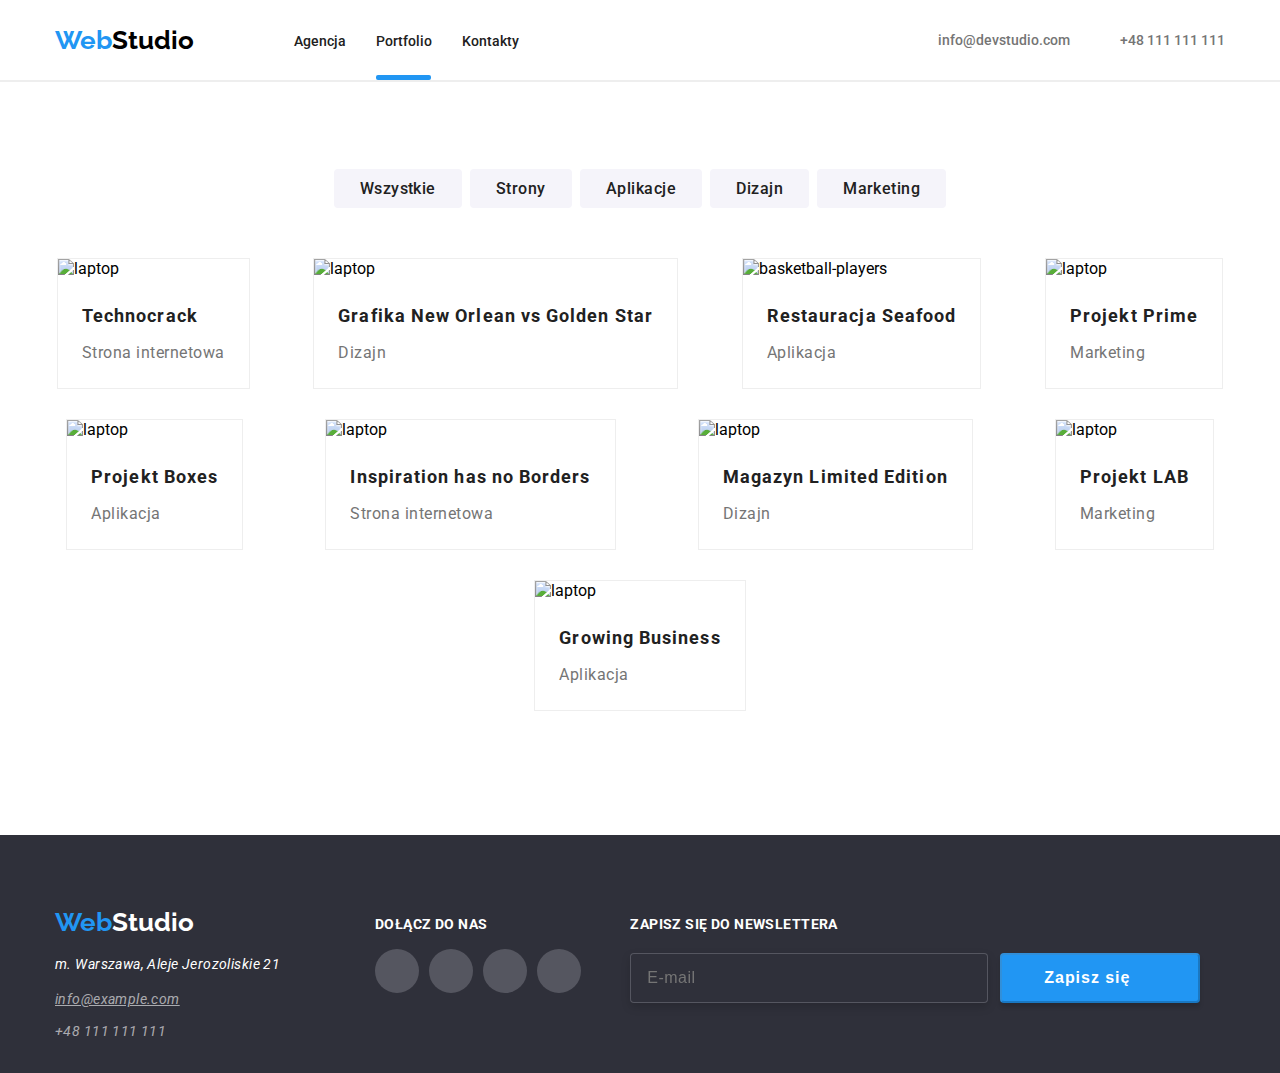
==== portfolio.html @ 2621f116 "Add files via upload" ====
<!DOCTYPE html>
<html lang="pl">
  <head>
    <meta charset="UTF-8" />
    <meta http-equiv="X-UA-Compatible" content="IE=edge" />
    <meta name="viewport" content="width=device-width, initial-scale=1.0" />
    <title>Zadanie domowe GoIT Polska</title>
    <link rel="icon" type="image/x-icon" href="ico.png" />
    <link rel="stylesheet" href="./css/styles.css" />
    <link rel="preconnect" href="https://fonts.googleapis.com" />
    <link rel="preconnect" href="https://fonts.gstatic.com" crossorigin />
    <link
      href="https://fonts.googleapis.com/css2?family=Raleway:ital,wght@0,100;0,200;0,300;0,400;0,500;0,600;0,700;0,800;0,900;1,100;1,200;1,300;1,400;1,500;1,600;1,700;1,800;1,900&display=swap"
      rel="stylesheet"
    />
    <link rel="preconnect" href="https://fonts.googleapis.com" />
    <link rel="preconnect" href="https://fonts.gstatic.com" crossorigin />
    <link
      href="https://fonts.googleapis.com/css2?family=Raleway:ital,wght@0,100;0,200;0,300;0,400;0,500;0,600;0,700;0,800;0,900;1,100;1,200;1,300;1,400;1,500;1,600;1,700;1,800;1,900&family=Roboto:ital,wght@0,100;0,300;0,400;0,500;0,700;0,900;1,100;1,300;1,400;1,500;1,700;1,900&display=swap"
      rel="stylesheet"
    />
    <link href="./css/main.min.css" rel="stylesheet" />
    <link
      rel="stylesheet"
      href="https://cdnjs.cloudflare.com/ajax/libs/modern-normalize/1.1.0/modern-normalize.min.css"
      integrity="sha512-wpPYUAdjBVSE4KJnH1VR1HeZfpl1ub8YT/NKx4PuQ5NmX2tKuGu6U/JRp5y+Y8XG2tV+wKQpNHVUX03MfMFn9Q=="
      crossorigin="anonymous"
      referrerpolicy="no-referrer"
    />
  </head>
  <body>
    <header>
      <div class="menu">
        <nav>
          <a href="index.html" class="logo">
            <span style="color: #2196f3">Web</span><span style="color: black">Studio</span>
          </a>
          <ul class="nav__list">
            <li class="nav__item"><a class="nav__link" href="index.html">Agencja</a></li>
            <li class="nav__item"><a class="nav__link is-active" href="portfolio.html">Portfolio</a></li>
            <li class="nav__item"><a class="nav__link" href="Contact">Kontakty</a></li>
          </ul>
        </nav>
        <ul class="contact__list">
          <li class="contact__item">
            <a class="contact__link" href="mailto:info@devstudio.com">
              <svg class="mail__icon">
                <use href="./images/icons.svg#icon-envelope"></use>
              </svg>
              info@devstudio.com
            </a>
          </li>
          <li class="contact__item">
            <a class="contact__link" href="call:+48111111111">
              <svg class="phone__icon">
                <use href="./images/icons.svg#icon-smartphone"></use>
              </svg>
              +48 111 111 111
            </a>
          </li>
        </ul>
      </div> 
    </div>
  </header>

    <main>
      <nav class="filter__container">
        <ul class="filter__list">
          <li>
            <a href="all.html" class="btn" type="button">Wszystkie</a>
          </li>
          <li>
            <a href="pages.html" class="btn" type="button">Strony</a>
          </li>
          <li>
            <a href="apps.html" class="btn" type="button">Aplikacje</a>
          </li>
          <li>
            <a href="design.html" class="btn" type="button">Dizajn</a>
          </li>
          <li>
            <a href="marketing.html" class="btn" type="button">Marketing</a>
          </li>
        </ul>
      </nav>
      <div class="main__container">
        <ul class="portfolio__list">
          <li class="portfolio__item">
            <div class="portfolio__overlay">
            <p class="portfolio__overlay-text">
              Technocrack jest popularną platformą wykorzystywaną do
              rozpowszechniania koronawirusa. Firmy wykorzystują tę
              platformę do celów szpiegowskich i ataków na niezabezpieczone
              serwery konkurencji
            </p>
          </div>
            <img
              src="./images/photo8.jpg"
              width="370"
              height="294"
              alt="laptop"
            />
            <div class="description__container">
            <h3 class="portfolio__heading">Technocrack</h3>
            <p class="portfolio__description">Strona internetowa</p>
          </div>
          </li>
          <li class="portfolio__item">
            <div class="portfolio__overlay">
              <p class="portfolio__overlay-text">
                Technocrack jest popularną platformą wykorzystywaną do
                rozpowszechniania koronawirusa. Firmy wykorzystują tę
                platformę do celów szpiegowskich i ataków na niezabezpieczone
                serwery konkurencji
              </p>
            </div>
            <img
              src="./images/photo9.jpg"
              width="370"
              height="294"
              alt="laptop"
            />
            <div class="description__container">
            <h3 class="portfolio__heading">Grafika New Orlean vs Golden Star</h3>
            <p class="portfolio__description">Dizajn</p>
           
          </li>
          <li class="portfolio__item">
            <div class="portfolio__overlay">
              <p class="portfolio__overlay-text">
                Technocrack jest popularną platformą wykorzystywaną do
                rozpowszechniania koronawirusa. Firmy wykorzystują tę
                platformę do celów szpiegowskich i ataków na niezabezpieczone
                serwery konkurencji
              </p>
            </div>
            <img
              src="./images/photo10.jpg"
              width="370"
              height="295"
              alt="basketball-players"
            />
            <div class="description__container">
            <h3 class="portfolio__heading">Restauracja Seafood</h3>
            <p class="portfolio__description">Aplikacja</p></div>
          
          </li>
          <li class="portfolio__item">
            <div class="portfolio__overlay">
              <p class="portfolio__overlay-text">
                Technocrack jest popularną platformą wykorzystywaną do
                rozpowszechniania koronawirusa. Firmy wykorzystują tę
                platformę do celów szpiegowskich i ataków na niezabezpieczone
                serwery konkurencji
              </p>
            </div>
            <img
              src="./images/photo11.jpg"
              width="370"
              height="294"
              alt="laptop"
            />
            <div class="description__container">
            <h3 class="portfolio__heading">Projekt Prime</h3>
            <p class="portfolio__description">Marketing</p></div>
           
          </li>
          <li class="portfolio__item">
            <div class="portfolio__overlay">
              <p class="portfolio__overlay-text">
                Technocrack jest popularną platformą wykorzystywaną do
                rozpowszechniania koronawirusa. Firmy wykorzystują tę
                platformę do celów szpiegowskich i ataków na niezabezpieczone
                serwery konkurencji
              </p>
            </div>
            <img
              src="./images/photo12.jpg"
              width="370"
              height="294"
              alt="laptop"
            />
            <div class="description__container">
            <h3 class="portfolio__heading">Projekt Boxes</h3>
            <p class="portfolio__description">Aplikacja</p></div>
           
          </li>
          <li class="portfolio__item">
            <div class="portfolio__overlay">
              <p class="portfolio__overlay-text">
                Technocrack jest popularną platformą wykorzystywaną do
                rozpowszechniania koronawirusa. Firmy wykorzystują tę
                platformę do celów szpiegowskich i ataków na niezabezpieczone
                serwery konkurencji
              </p>
            </div>
            <img 
              src="./images/photo13.jpg"
              width="370"
              height="294"
              alt="laptop"
            />
            <div class="description__container">
            <h3 class="portfolio__heading">Inspiration has no Borders</h3>
            <p class="portfolio__description">Strona internetowa</p></div>
          
          </li>
          <li class="portfolio__item">
            <div class="portfolio__overlay">
              <p class="portfolio__overlay-text">
                Technocrack jest popularną platformą wykorzystywaną do
                rozpowszechniania koronawirusa. Firmy wykorzystują tę
                platformę do celów szpiegowskich i ataków na niezabezpieczone
                serwery konkurencji
              </p>
            </div>
            <img
              src="./images/photo14.jpg"
              width="370"
              height="294"
              alt="laptop"
            />
            <div class="description__container">
            <h3 class="portfolio__heading">Magazyn Limited Edition</h3>
            <p class="portfolio__description">Dizajn</p></div>
            
          </li>
          <li class="portfolio__item">
            <div class="portfolio__overlay">
              <p class="portfolio__overlay-text">
                Technocrack jest popularną platformą wykorzystywaną do
                rozpowszechniania koronawirusa. Firmy wykorzystują tę
                platformę do celów szpiegowskich i ataków na niezabezpieczone
                serwery konkurencji
              </p>
            </div>
            <img
              src="./images/photo15.jpg"
              width="370"
              height="294"
              alt="laptop"
            />
            <div class="description__container">
            <h3 class="portfolio__heading">Projekt LAB</h3>
            <p class="portfolio__description">Marketing</p></div>
            
          </li>
          <li class="portfolio__item">
            <div class="portfolio__overlay">
              <p class="portfolio__overlay-text">
                Technocrack jest popularną platformą wykorzystywaną do
                rozpowszechniania koronawirusa. Firmy wykorzystują tę
                platformę do celów szpiegowskich i ataków na niezabezpieczone
                serwery konkurencji
              </p>
            </div>
            <img
              src="./images/photo16.jpg"
              width="370"
              height="294"
              alt="laptop"
            />
            <div class="description__container">
            <h3 class="portfolio__heading">Growing Business</h3>
            <p class="portfolio__description">Aplikacja</p></div>
          </li>
        </ul>
      </div>
    </main>
    <footer>
      <address class="footer__address">
        <div class="footer__container-logo">
          <a class="logo"><span style="color: #2196f3">Web</span><span style="color: white">Studio</span></a>
          <a class="footer__street">m. Warszawa, Aleje Jerozoliskie 21</a>
          <a class="footer__mail-link" href="mailto:info@example.com"
            >info@example.com</a
          >
          <a class="footer__phone-link" href="+48111111111">+48 111 111 111</a><br />
        </div>
        <div class="footer__box">
          <p class="footer__heading">DOŁĄCZ DO NAS</p>
          <ul class="footer__icon-list">
            <li class="footer__icon-item">
              <a
                class="footer__icon"
                href="https://www.instagram.com/"
                target="_blank"
                title="instagram"
              >
                <div class="footer__icon-box">
                  <svg class="social__icon" height="20" width="20">
                    <use href="./images/icons.svg#icon-instagram-1"></use>
                  </svg></div
              ></a>
            </li>

            <li class="footer__icon-item">
              <a
                class="footer__icon"
                href="https://www.twitter.com/"
                target="_blank"
                title="twitter"
              >
                <div class="footer__icon-box">
                  <svg class="social__icon" height="20" width="20">
                    <use href="./images/icons.svg#icon-twitter-1"></use>
                  </svg></div
              ></a>
            </li>

            <li class="footer__icon-item">
              <a
                class="footer__icon"
                href="https://www.facebook.com/"
                target="_blank"
                title="facebook"
              >
                <div class="footer__icon-box">
                  <svg class="social__icon" height="20" width="20">
                    <use href="./images/icons.svg#icon-facebook-1"></use>
                  </svg></div
              ></a>
            </li>

            <li class="footer__icon-item">
              <a
                class="footer__icon"
                href="https://www.linkedin.com/"
                target="_blank"
                title="linkedin"
              >
                <div class="footer__icon-box">
                  <svg class="social__icon" height="20" width="20">
                    <use href="./images/icons.svg#icon-linkedin-1"></use>
                  </svg></div></a>
            </li>
          </ul>
        </div>
        <div class="footer__box-newsletter">
          <p class="footer__heading footer__heading--newsletter">Zapisz się do newslettera</p>
          <form>
            <div class="newsletter__container">
            <input class="footer__newsletter" type="email" name="email" placeholder="E-mail"required>
    <button class="form__button form__button--signup" type="submit">
      Zapisz się
      <svg class="icon__send" height="24" width="24">
        <use href="./images/icons.svg#icon-icon-send"></use>
      </svg>
    </button>
  </div>
  </input>
</form>
</div>
      </address>
    </footer>
  </body>
</html>
---- css/main.min.css ----
*{-webkit-box-sizing:border-box;box-sizing:border-box;margin:0 auto;list-style:none}body{font-family:"roboto",sans-serif;background-color:#fff;font-style:normal;margin:0 auto}header{max-width:100%;border-bottom:2px solid #eee;-webkit-box-pack:justify;-ms-flex-pack:justify;justify-content:space-between}nav{position:relative;display:-webkit-box;display:-ms-flexbox;display:flex;-webkit-box-align:center;-ms-flex-align:center;align-items:center;-webkit-box-pack:justify;-ms-flex-pack:justify;justify-content:space-between;margin:0;gap:60px}.article__container{width:100%;-webkit-box-pack:center;-ms-flex-pack:center;justify-content:center;display:-webkit-box;display:-ms-flexbox;display:flex;-ms-flex-wrap:row;flex-wrap:row;padding-top:94px}.article__container .article__list{list-style:none;font-size:14px;font-weight:400;line-height:24px;letter-spacing:.03em;display:-webkit-inline-box;display:-ms-inline-flexbox;display:inline-flex;text-align:justify;gap:30px;padding:0}.article__container .article__icon-box{display:-webkit-box;display:-ms-flexbox;display:flex;-webkit-box-align:center;-ms-flex-align:center;align-items:center;width:100%;height:120px;background:#f5f4fa;border-radius:4px;margin-bottom:30px;margin-right:0}.article__container .article__icon{height:70px;width:70px}.article__container .article__heading{font-weight:700;font-size:14px;line-height:1.14;letter-spacing:.03em;text-transform:uppercase;width:270px;height:16px;margin-bottom:10px}.article__container .article__heading:hover,.article__container .article__heading:focus{text-decoration:underline;text-decoration-color:#2196f3;text-decoration-thickness:3px;-webkit-transition:text-decoration-color 250ms cubic-bezier(0.4, 0, 0.2, 1);transition:text-decoration-color 250ms cubic-bezier(0.4, 0, 0.2, 1)}.article__container .article__content{font-size:14px;font-weight:400;line-height:1.71;letter-spacing:.03em;text-align:left;width:270px;height:75px;color:#757575}.article__container .article__content:hover,.article__container .article__content:focus,.article__container .article__content:focus,.article__container .article__content:focus{text-decoration:underline;text-decoration-color:#2196f3;text-decoration-thickness:3px;-webkit-transition:text-decoration-color 250ms cubic-bezier(0.4, 0, 0.2, 1);transition:text-decoration-color 250ms cubic-bezier(0.4, 0, 0.2, 1)}@media(max-width: 767px){.article__container{width:100%;padding-top:60px;-webkit-box-align:center;-ms-flex-align:center;align-items:center}.article__icon-box{width:100%;height:120px;margin-bottom:20px;margin-right:0}.article__list{display:block;-webkit-box-orient:vertical;-webkit-box-direction:normal;-ms-flex-direction:column;flex-direction:column;-ms-flex-wrap:wrap;flex-wrap:wrap;gap:20px;padding:0 20px;margin:0}.article__icon{height:50px;width:50px}.article__heading{width:100%;font-size:16px;text-align:center;margin-top:30px}.article__content{width:100%;text-align:center}.article__content--last{margin-bottom:60px}}@media(min-width: 768px)and (max-width: 1199px){.article__container{width:100%;padding-top:60px;-webkit-box-align:center;-ms-flex-align:center;align-items:center;height:auto}.article__icon-box{width:100%;height:120px;margin-bottom:20px;margin-right:0}.article__list{display:block;-ms-flex-wrap:wrap;flex-wrap:wrap;gap:20px;padding:0 20px;max-width:100%}.article__icon{height:50px;width:50px}.article__heading{width:100%;font-size:16px;text-align:left;margin-top:30px}.article__content{width:100%;text-align:left;height:auto}.article__item{margin-bottom:30px}}.client__container{height:372px;max-width:100%}.client__container .client__heading{font-weight:700;font-size:36px;line-height:1.16;letter-spacing:.03em;color:#212121;display:-webkit-box;display:-ms-flexbox;display:flex;-webkit-box-pack:center;-ms-flex-pack:center;justify-content:center;padding-top:94px;margin-bottom:40px}.client__container .client__heading:hover,.client__container .client__heading:focus{text-decoration:underline;text-decoration-color:#2196f3;text-decoration-thickness:3px;-webkit-transition:text-decoration-color 250ms cubic-bezier(0.4, 0, 0.2, 1);transition:text-decoration-color 250ms cubic-bezier(0.4, 0, 0.2, 1)}.client__container .client__list{padding:0;height:184px;max-width:1170px;display:-webkit-box;display:-ms-flexbox;display:flex;-ms-flex-item-align:center;align-self:center;-webkit-box-pack:justify;-ms-flex-pack:justify;justify-content:space-between}.client__container .client__item{height:92px;width:170px;border:1px solid rgba(175,177,184,.3);border-radius:4px;-webkit-transition:border 250ms cubic-bezier(0.4, 0, 0.2, 1);transition:border 250ms cubic-bezier(0.4, 0, 0.2, 1);display:-webkit-box;display:-ms-flexbox;display:flex;-webkit-box-pack:center;-ms-flex-pack:center;justify-content:center;-webkit-box-align:center;-ms-flex-align:center;align-items:center}.client__container .client__item:hover,.client__container .client__item:focus{cursor:pointer;border:1px solid #2196f3}.client__container .client__link{width:100%;height:100%;display:-webkit-box;display:-ms-flexbox;display:flex;-webkit-box-align:center;-ms-flex-align:center;align-items:center;-webkit-box-pack:center;-ms-flex-pack:center;justify-content:center;fill:#2196f3;-webkit-transition:fill 500ms cubic-bezier(0.4, 0, 0.2, 1);transition:fill 500ms cubic-bezier(0.4, 0, 0.2, 1)}.client__container .client__icon{height:60px;width:106px;fill:#afb1bb}.client__container .client__icon:hover,.client__container .client__icon:focus{fill:#2196f3}@media(max-width: 767px){.client__container{height:auto}.client__container .client__heading{font-size:24px;padding-top:40px}.client__container .client__list{display:block;-webkit-box-orient:vertical;-webkit-box-direction:normal;-ms-flex-direction:column;flex-direction:column;height:auto;-webkit-columns:2;-moz-columns:2;columns:2}.client__container .client__item{width:100%;height:70px;margin-bottom:20px}.client__container .client__icon{width:80px;height:40px}}@media(min-width: 768px)and (max-width: 1199px){.client__container{height:auto}.client__container .client__heading{font-size:24px;padding-top:40px}.client__container .client__list{display:block;-webkit-box-orient:vertical;-webkit-box-direction:normal;-ms-flex-direction:column;flex-direction:column;height:auto;-webkit-columns:3;-moz-columns:3;columns:3;margin:15px}.client__container .client__item{width:100%;height:70px;margin-bottom:20px}.client__container .client__icon{width:80px;height:40px}}.footer__mail-link{font-weight:400;font-size:14px;color:rgba(255,255,255,.6);line-height:1.17;letter-spacing:.03em;text-decoration:underline;margin:0}.footer__mail-link:hover,.footer__mail-link:focus{text-decoration:underline;text-decoration-color:#2196f3;text-decoration-thickness:3px;-webkit-transition:text-decoration-color 250ms cubic-bezier(0.4, 0, 0.2, 1);transition:text-decoration-color 250ms cubic-bezier(0.4, 0, 0.2, 1)}.footer__phone-link{color:rgba(255,255,255,.6);font-weight:400;font-size:14px;line-height:1.17;letter-spacing:.03em;text-decoration:none;margin:0}.footer__phone-link:hover,.footer__phone-link:focus{text-decoration:underline;text-decoration-color:#2196f3;text-decoration-thickness:3px;-webkit-transition:text-decoration-color 250ms cubic-bezier(0.4, 0, 0.2, 1);transition:text-decoration-color 250ms cubic-bezier(0.4, 0, 0.2, 1)}.footer__street{font-weight:400;font-size:14px;line-height:1.17;letter-spacing:.03em;color:#fff;-webkit-box-align:start;-ms-flex-align:start;align-items:flex-start}.footer__street:hover,.footer__street:focus{text-decoration:underline;text-decoration-color:#2196f3;text-decoration-thickness:3px;-webkit-transition:text-decoration-color 250ms cubic-bezier(0.4, 0, 0.2, 1);transition:text-decoration-color 250ms cubic-bezier(0.4, 0, 0.2, 1)}footer{height:auto;width:100%;max-width:1600px;background-color:#2f303a}address{display:-webkit-box;display:-ms-flexbox;display:flex;-webkit-box-pack:start;-ms-flex-pack:start;justify-content:flex-start;max-width:1170px}.footer__container-logo{display:-webkit-box;display:-ms-flexbox;display:flex;-webkit-box-orient:vertical;-webkit-box-direction:normal;-ms-flex-direction:column;flex-direction:column;row-gap:15px;margin-left:0;margin-right:0;margin-top:72px}.footer__street{cursor:pointer}.footer__logo-link{text-decoration:none;display:-webkit-inline-box;display:-ms-inline-flexbox;display:inline-flex;font-size:26px;font-weight:700;line-height:1.19;font-family:"Raleway",sans-serif;font-style:normal;margin:0}.footer__heading{display:-webkit-box;display:-ms-flexbox;display:flex;color:#fff;font-family:"Roboto",sans-serif;font-style:normal;font-size:14px;font-weight:700;line-height:1.14;letter-spacing:.03em;padding-top:10px;text-transform:uppercase;margin-top:72px}.footer__heading:hover,.footer__heading:focus{text-decoration:underline;text-decoration-color:#2196f3;text-decoration-thickness:3px;-webkit-transition:text-decoration-color 250ms cubic-bezier(0.4, 0, 0.2, 1);transition:text-decoration-color 250ms cubic-bezier(0.4, 0, 0.2, 1)}.footer__box{padding-left:70px}.footer__icon{height:44px;width:44px;margin-top:16px;border-radius:50px;background-color:rgba(175,177,184,.3);fill:#fff;display:-webkit-box;display:-ms-flexbox;display:flex;-webkit-box-align:center;-ms-flex-align:center;align-items:center;-webkit-box-pack:center;-ms-flex-pack:center;justify-content:center;-webkit-transition:background-color 250ms cubic-bezier(0.4, 0, 0.2, 1);transition:background-color 250ms cubic-bezier(0.4, 0, 0.2, 1)}.footer__icon:hover,.footer__icon:focus{cursor:pointer;background-color:#2196f3;border-radius:50px}.footer__street{font-weight:400;font-size:14px;line-height:1.7;letter-spacing:.03em;color:#fff}.footer__icon-list{display:-webkit-box;display:-ms-flexbox;display:flex;-ms-flex-wrap:wrap;flex-wrap:wrap;list-style:none;gap:10px;padding:0}.footer__newsletter{height:50px;width:358px;border-radius:4px;border:1px solid rgba(175,177,184,.3);font-size:12px;background:#2f303a;-webkit-filter:drop-shadow(0px 4px 4px rgba(0, 0, 0, 0.15));filter:drop-shadow(0px 4px 4px rgba(0, 0, 0, 0.15));font-weight:400;font-size:16px;color:#fff;line-height:1.25;display:-webkit-box;display:-ms-flexbox;display:flex;-webkit-box-align:center;-ms-flex-align:center;align-items:center;letter-spacing:.03em;padding-left:16px;margin-right:12px}.footer__box-newsletter{display:-webkit-box;display:-ms-flexbox;display:flex;font-family:"Roboto",sans-serif;font-style:normal;font-size:14px;font-weight:700;line-height:1.14;letter-spacing:.03em;padding-top:10px;text-transform:uppercase;max-width:570px;-webkit-box-orient:vertical;-webkit-box-direction:normal;-ms-flex-direction:column;flex-direction:column}.footer__heading--newsletter{margin-left:0;margin-right:0;padding:0;margin-bottom:20px}.newsletter__container{display:-webkit-inline-box;display:-ms-inline-flexbox;display:inline-flex;-webkit-box-align:baseline;-ms-flex-align:baseline;align-items:baseline}.newsletter__box{display:-webkit-box;display:-ms-flexbox;display:flex;margin:40px}.icon__send{fill:#fff;margin-left:24px;padding:0}.form__button--signup{margin:0;padding-left:42px;margin-top:0}.form__button--send{margin-top:0}.form__button{background-color:#2196f3;cursor:pointer;border-radius:4px;border-color:rgba(33,33,33,.2);color:#fff;text-decoration:none;font-weight:700;font-size:16px;line-height:1.87;letter-spacing:.06em;display:-webkit-box;display:-ms-flexbox;display:flex;-webkit-box-align:center;-ms-flex-align:center;align-items:center;-webkit-box-shadow:0px 4px 4px rgba(0,0,0,.15);box-shadow:0px 4px 4px rgba(0,0,0,.15);margin:0px auto;-webkit-box-pack:center;-ms-flex-pack:center;justify-content:center;width:200px;height:50px}@media(max-width: 767px){.footer-address{display:-webkit-box;display:-ms-flexbox;display:flex;-ms-flex-wrap:wrap;flex-wrap:wrap;-webkit-box-pack:center;-ms-flex-pack:center;justify-content:center;-webkit-box-align:center;-ms-flex-align:center;align-items:center}.footer__box{padding-left:0}.footer__box-newsletter{padding:0}.footer__heading{-webkit-box-pack:center;-ms-flex-pack:center;justify-content:center}.footer__icon-item{margin:0}.footer__icon-list{-webkit-box-pack:center;-ms-flex-pack:center;justify-content:center}.footer__container-logo{-webkit-box-align:center;-ms-flex-align:center;align-items:center;padding-top:60px;width:100%}.footer__container-logo{margin-top:56px}.footer__heading{margin-top:20px}.footer__heading--newsletter{-webkit-box-pack:center;-ms-flex-pack:center;justify-content:center;margin-top:56px}footer{height:auto}address{max-width:100%;display:block;-webkit-box-pack:center;-ms-flex-pack:center;justify-content:center;-ms-flex-wrap:wrap;flex-wrap:wrap}.newsletter__container{display:-webkit-box;display:-ms-flexbox;display:flex;-ms-flex-wrap:wrap;flex-wrap:wrap;gap:30px;-webkit-box-pack:center;-ms-flex-pack:center;justify-content:center;margin-bottom:60px}.footer__newsletter{-webkit-box-pack:center;-ms-flex-pack:center;justify-content:center;margin:0}}@media(max-width: 1199px){.footer__box{padding-left:0;margin:0;-webkit-box-align:center;-ms-flex-align:center;align-items:center}.footer__box-newsletter{padding:0}.footer__heading{-webkit-box-pack:center;-ms-flex-pack:center;justify-content:center}.footer__icon-list{-webkit-box-pack:center;-ms-flex-pack:center;justify-content:center}.footer__container-logo{-webkit-box-align:center;-ms-flex-align:center;align-items:center;padding-top:20px;margin:0}.footer__container-logo{margin-top:56px}.footer__heading--newsletter{-webkit-box-pack:center;-ms-flex-pack:center;justify-content:center;margin-top:56px}footer{height:auto}address{display:-webkit-box;display:-ms-flexbox;display:flex;-ms-flex-wrap:wrap;flex-wrap:wrap;-ms-flex-pack:distribute;justify-content:space-around}.newsletter__container{display:-webkit-box;display:-ms-flexbox;display:flex;-ms-flex-wrap:wrap;flex-wrap:wrap;gap:30px;-webkit-box-pack:center;-ms-flex-pack:center;justify-content:center;margin-bottom:60px}.footer__newsletter{-webkit-box-pack:center;-ms-flex-pack:center;justify-content:center;margin:0}}.baner{background-image:-webkit-gradient(linear, left top, left bottom, from(rgba(47, 48, 58, 0.4)), to(rgba(47, 48, 58, 0.4))),url(../images/photo00.jpg);background-image:linear-gradient(rgba(47, 48, 58, 0.4), rgba(47, 48, 58, 0.4)),url(../images/photo00.jpg);background-size:cover;background-position:center;background-repeat:no-repeat;font-weight:900;line-height:1.36;letter-spacing:.06em;height:600px;max-width:1600px;-webkit-box-pack:center;-ms-flex-pack:center;justify-content:center;-webkit-box-align:center;-ms-flex-align:center;align-items:center;display:-webkit-box;display:-ms-flexbox;display:flex}.baner .baner__content{font-family:"Roboto",sans-serif;font-size:44px;width:696px;text-transform:uppercase;color:#fff;text-align:center;margin-bottom:30px}.baner .baner__content:hover,.baner .baner__content:focus{text-decoration:underline;text-decoration-color:#2196f3;text-decoration-thickness:3px;-webkit-transition:text-decoration-color 250ms cubic-bezier(0.4, 0, 0.2, 1);transition:text-decoration-color 250ms cubic-bezier(0.4, 0, 0.2, 1)}.mobile__menu-button{display:none}.filter__container{padding:3%;display:-webkit-box;display:-ms-flexbox;display:flex;-webkit-box-pack:center;-ms-flex-pack:center;justify-content:center;margin-top:94px;padding:0}.filter__container .filter__list{font-weight:500;font-size:16px;line-height:1.62;list-style:none;display:-webkit-inline-box;display:-ms-inline-flexbox;display:inline-flex;-webkit-box-pack:justify;-ms-flex-pack:justify;justify-content:space-between;gap:8px;padding:0;margin:0}.filter__container .btn{background-color:#f5f4fa;cursor:pointer;border-radius:4px;padding:10px 26px;text-decoration:none;color:#212121;font-size:16px;line-height:1.62;letter-spacing:.03em;font-weight:500}.filter__container .btn:hover{background-color:#2196f3;text-decoration:none;color:#fff;-webkit-box-shadow:4px 4px 6px 0px rgba(0,0,0,.1607843137),0px 4px 4px 0px rgba(0,0,0,.0588235294),0px 1px 1px 0px rgba(0,0,0,.1215686275);box-shadow:4px 4px 6px 0px rgba(0,0,0,.1607843137),0px 4px 4px 0px rgba(0,0,0,.0588235294),0px 1px 1px 0px rgba(0,0,0,.1215686275);-webkit-transition:color 250ms cubic-bezier(0.4, 0, 0.2, 1);transition:color 250ms cubic-bezier(0.4, 0, 0.2, 1)}@media only screen and (max-width: 767px){header{padding:0}.baner{height:300px;font-size:36px}.baner .baner__content{width:100%;font-size:26px}.mobile__menu-button{display:-webkit-box;display:-ms-flexbox;display:flex}.menu__icon{margin:0}.filter__container .filter__list{font-size:14px}.filter__container .btn{font-size:14px;padding:10px 20px}}.job__container{width:100%;display:-webkit-box;display:-ms-flexbox;display:flex;-ms-flex-wrap:wrap;flex-wrap:wrap;-webkit-box-pack:center;-ms-flex-pack:center;justify-content:center;-webkit-box-align:center;-ms-flex-align:center;align-items:center}.job__container .job__heading{font-weight:700;font-size:36px;line-height:1.16;letter-spacing:.03em;color:#212121;display:-webkit-box;display:-ms-flexbox;display:flex;-webkit-box-pack:center;-ms-flex-pack:center;justify-content:center;padding-top:94px;margin-bottom:40px}.job__container .job__heading:hover,.job__container .job__heading:focus{text-decoration:underline;text-decoration-color:#2196f3;text-decoration-thickness:3px;-webkit-transition:text-decoration-color 250ms cubic-bezier(0.4, 0, 0.2, 1);transition:text-decoration-color 250ms cubic-bezier(0.4, 0, 0.2, 1)}.job__container .job__section{width:100%;display:-webkit-box;display:-ms-flexbox;display:flex;-ms-flex-wrap:wrap;flex-wrap:wrap;-webkit-box-pack:center;-ms-flex-pack:center;justify-content:center;-webkit-box-align:center;-ms-flex-align:center;align-items:center;gap:30px}.job__container .job__img{-webkit-box-pack:center;-ms-flex-pack:center;justify-content:center;display:-webkit-box;display:-ms-flexbox;display:flex;margin-bottom:94px;margin-left:0;margin-right:0}.job__container .job__list{list-style:none;padding:0;display:-webkit-inline-box;display:-ms-inline-flexbox;display:inline-flex;gap:30px}.job__container .job__list-item{width:370px;overflow:hidden;list-style-type:none}.job__container .job__description-box{width:100%;background-color:rgba(47,48,58,.8);text-align:center;width:370px;height:70px;top:1425px;position:absolute;z-index:1}.job__container .job__description{color:#fff;text-transform:uppercase;line-height:1.17;padding:27px 0;font-family:"Roboto",sans-serif;font-size:14px;font-weight:700;letter-spacing:.03em;text-align:center}.job__container{display:block}@media(max-width: 767px){.job__container{display:none}}@media(max-width: 1199px){.job__container{display:none}}.icon__container:hover,.form__name:hover,.form__email:hover,.form__telephone:hover{border-color:#2196f3;-webkit-transition:border-color 250ms cubic-bezier(0.4, 0, 0.2, 1);transition:border-color 250ms cubic-bezier(0.4, 0, 0.2, 1)}.form__container{display:-webkit-box;display:-ms-flexbox;display:flex;-ms-flex-wrap:wrap;flex-wrap:wrap;width:448px;padding-top:10px;position:relative;border:0px solid;max-height:20%}.form__container:hover,.form__container:focus{fill:#2196f3}.form__icon{margin:15px;z-index:99;position:absolute}.form__comment{resize:none}textarea{min-width:448px;min-height:120px}.form__name,.form__telephone,.form__email{height:40px;min-width:448px;border-radius:4px;border:1px solid rgba(33,33,33,.2);font-size:14px;padding-left:42px}.form__comment{height:40px;width:448px;border-radius:4px;border:1px solid rgba(33,33,33,.2);font-size:12px;margin-top:4px}.contact__form{display:block;padding:40px}.form__heading{margin-bottom:15px;display:-webkit-box;display:-ms-flexbox;display:flex;-webkit-box-pack:center;-ms-flex-pack:center;justify-content:center;font-size:20px}.form__label{font-family:"Roboto",sans-serif;font-size:14px;font-weight:400;line-height:1.16;letter-spacing:.01em;text-align:left;color:#757575;margin-left:0;margin-top:4px;margin-bottom:4px}.form__checkbox{margin-left:15px;margin-right:8px;height:15px;width:15px}.form__accept-container{display:-webkit-box;display:-ms-flexbox;display:flex;padding-top:20px;padding-bottom:20px;-webkit-box-align:center;-ms-flex-align:center;align-items:center}.form__link{color:#2196f3}.form__label--link{font-size:14px}textarea{padding:15px}textarea::-webkit-input-placeholder{color:rgba(117,117,117,.5);font-family:"Roboto",sans-serif;font-size:12px;font-weight:400;letter-spacing:.01em}textarea::-moz-placeholder{color:rgba(117,117,117,.5);font-family:"Roboto",sans-serif;font-size:12px;font-weight:400;letter-spacing:.01em}textarea:-ms-input-placeholder{color:rgba(117,117,117,.5);font-family:"Roboto",sans-serif;font-size:12px;font-weight:400;letter-spacing:.01em}textarea::-ms-input-placeholder{color:rgba(117,117,117,.5);font-family:"Roboto",sans-serif;font-size:12px;font-weight:400;letter-spacing:.01em}textarea::placeholder{color:rgba(117,117,117,.5);font-family:"Roboto",sans-serif;font-size:12px;font-weight:400;letter-spacing:.01em}label{position:relative}.icon__container{width:448px;height:40px;position:relative;border:1px solid rgba(33,33,33,.2);border-radius:4px;display:-webkit-inline-box;display:-ms-inline-flexbox;display:inline-flex;-webkit-box-pack:start;-ms-flex-pack:start;justify-content:flex-start;-webkit-box-align:center;-ms-flex-align:center;align-items:center}.backdrop{position:fixed;left:0;top:0;display:-webkit-box;display:-ms-flexbox;display:flex;-webkit-box-pack:center;-ms-flex-pack:center;justify-content:center;-webkit-box-align:center;-ms-flex-align:center;align-items:center;width:100%;height:100%;background-color:rgba(0,0,0,.8);z-index:99}.modal{position:relative;max-width:528px;min-height:581px;border-radius:4px;background-color:#fff;-webkit-animation:modal-open 2s forwards;animation:modal-open 2s forwards}.is-hidden{display:none}@-webkit-keyframes modal-open{0%{opacity:0}100%{opacity:1}}@keyframes modal-open{0%{opacity:0}100%{opacity:1}}.modal__button-close{position:absolute;top:8px;right:8px;width:30px;height:30px;background-color:#fff;border-radius:50px;border:1px solid rgba(0,0,0,.1);display:-webkit-box;display:-ms-flexbox;display:flex;-webkit-box-pack:center;-ms-flex-pack:center;justify-content:center;-webkit-box-align:center;-ms-flex-align:center;align-items:center}.modal__button-close:hover{cursor:pointer;-webkit-transition:color 250ms cubic-bezier(0.4, 0, 0.2, 1);transition:color 250ms cubic-bezier(0.4, 0, 0.2, 1)}.is-active::after{content:"";width:55px;top:50px;height:5px;display:block;border-radius:2px;background-color:#2196f3;position:absolute}@media(max-width: 1200px){.modal{width:450px}}.menu{display:-webkit-box;display:-ms-flexbox;display:flex;max-width:1170px;-webkit-box-pack:start;-ms-flex-pack:start;justify-content:flex-start;-webkit-box-align:center;-ms-flex-align:center;align-items:center;height:80px}.logo{text-decoration:none;font-size:26px;font-weight:700;line-height:1.19;font-family:"Raleway",sans-serif;font-style:normal;margin:0}.logo:hover,.logo:focus{text-decoration:underline;text-decoration-color:#2196f3;text-decoration-thickness:3px;-webkit-transition:text-decoration-color 250ms cubic-bezier(0.4, 0, 0.2, 1);transition:text-decoration-color 250ms cubic-bezier(0.4, 0, 0.2, 1)}.contact__list{text-decoration:none;list-style:none;display:-webkit-box;display:-ms-flexbox;display:flex;margin-right:0px}.contact__list .contact__item{font-size:14px;font-weight:500}.contact__list .contact:last-child{margin:0}.contact__list .contact__link{display:-webkit-box;display:-ms-flexbox;display:flex;color:#757575;font-weight:500;font-size:14px;line-height:1.17;text-decoration:none;-webkit-box-align:center;-ms-flex-align:center;align-items:center;-webkit-box-pack:center;-ms-flex-pack:center;justify-content:center}.contact__list .contact__link:hover,.contact__list .contact__link:focus{color:#2196f3;-webkit-transition:color 250ms cubic-bezier(0.4, 0, 0.2, 1);transition:color 250ms cubic-bezier(0.4, 0, 0.2, 1)}.mail__icon{fill:#afb1bb;height:12px;width:16px;margin-right:10px}.mail__icon:hover{fill:#2196f3}.phone__icon{fill:#afb1bb;height:16px;width:10px;margin-right:10px}.phone__icon:hover{fill:#2196f3}.nav__list{list-style:none;display:-webkit-inline-box;display:-ms-inline-flexbox;display:inline-flex;gap:30px}.nav__list .nav__link{color:#212121;font-weight:500;font-size:14px;line-height:1.17;border-radius:6px;text-decoration:none;-webkit-transition:color 250ms cubic-bezier(0.4, 0, 0.2, 1);transition:color 250ms cubic-bezier(0.4, 0, 0.2, 1)}.nav__list .nav__link:hover,.nav__list .nav__link:focus,.nav__list .nav__link:active{color:#2196f3}.nav__list:hover,.nav__list:focus{color:#2196f3;-webkit-transition:color 250ms cubic-bezier(0.4, 0, 0.2, 1);transition:color 250ms cubic-bezier(0.4, 0, 0.2, 1)}@media screen and (max-width: 767px){.menu{-webkit-box-align:center;-ms-flex-align:center;align-items:center;max-height:80px;-webkit-box-pack:justify;-ms-flex-pack:justify;justify-content:space-between}.mobile__modal__menu__icon{margin-right:15px}.mobile__modal__menu__icon:active{fill:#2196f3}.mobile__modal-close{fill:#212121}.mobile__modal-close:active,.mobile__modal-close:hover,.mobile__modal-close:focus{fill:#2196f3}.logo{font-size:20px;margin:15px}.contact__list{padding-left:0;margin-bottom:20px}.nav__list{display:-webkit-box;display:-ms-flexbox;display:flex;-webkit-box-orient:vertical;-webkit-box-direction:normal;-ms-flex-direction:column;flex-direction:column;-webkit-box-align:center;-ms-flex-align:center;align-items:center;margin-top:20px}.nav__link{padding:10px 20px}.contact__list,.nav__list{display:none}}@media(max-width: 1200px)and (min-width: 768px){.menu{padding:16px;max-height:100px}.logo{font-size:22px}header{padding:0}.contact__list{display:-webkit-box;display:-ms-flexbox;display:flex;-webkit-box-orient:vertical;-webkit-box-direction:normal;-ms-flex-direction:column;flex-direction:column;-ms-flex-line-pack:center;align-content:center;padding:0;gap:10px}.contact__item:last-child{margin-left:0}.mobile__modal__menu__icon{display:none}}@media(min-width: 1200px){.mobile__modal__menu__icon{display:none}.contact__list{gap:30px;-webkit-box-align:center;-ms-flex-align:center;align-items:center}}.main__container{display:-webkit-box;display:-ms-flexbox;display:flex;margin-top:56px;margin-bottom:94px}.main__container .portfolio__list{list-style:none;display:-webkit-box;display:-ms-flexbox;display:flex;-ms-flex-wrap:wrap;flex-wrap:wrap;max-width:1200px;-webkit-column-gap:30px;-moz-column-gap:30px;column-gap:30px;padding:0}.main__container .portfolio__item{position:relative;list-style-type:none;height:auto;max-width:370px;margin-bottom:30px;position:relative;border:1px solid #eee;overflow:hidden;-webkit-transition:-webkit-box-shadow 250ms cubic-bezier(0.4, 0, 0.2, 1);transition:-webkit-box-shadow 250ms cubic-bezier(0.4, 0, 0.2, 1);transition:box-shadow 250ms cubic-bezier(0.4, 0, 0.2, 1);transition:box-shadow 250ms cubic-bezier(0.4, 0, 0.2, 1), -webkit-box-shadow 250ms cubic-bezier(0.4, 0, 0.2, 1)}.main__container .portfolio__item:hover,.main__container .portfolio__item:focus{-webkit-box-shadow:0px 4px 4px rgba(0,0,0,.25);box-shadow:0px 4px 4px rgba(0,0,0,.25)}.main__container .portfolio__overlay{padding:49px 24px 49px 45px;min-height:294px;max-width:400px;position:absolute;top:0;left:0;width:370px;height:294px;background-color:#2196f3;-webkit-transform:translateY(300%);transform:translateY(300%);-webkit-transition:-webkit-transform 250ms cubic-bezier(0.4, 0, 0.2, 1);transition:-webkit-transform 250ms cubic-bezier(0.4, 0, 0.2, 1);transition:transform 250ms cubic-bezier(0.4, 0, 0.2, 1);transition:transform 250ms cubic-bezier(0.4, 0, 0.2, 1), -webkit-transform 250ms cubic-bezier(0.4, 0, 0.2, 1);opacity:.9}.main__container .portfolio__overlay-text{font-size:18px;line-height:1.55;color:#fff}.main__container .description__container{position:relative;background-color:#fff}.main__container .portfolio__heading{font-weight:700;font-size:18px;line-height:2;letter-spacing:.06em;color:#212121;padding-left:24px;padding-bottom:4px;padding-right:24px;padding-top:20px}.main__container .portfolio__heading:hover,.main__container .portfolio__heading:focus{text-decoration:underline;text-decoration-thickness:3px;text-decoration-color:#2196f3;-webkit-transition:text-decoration-color 250ms cubic-bezier(0.4, 0, 0.2, 1);transition:text-decoration-color 250ms cubic-bezier(0.4, 0, 0.2, 1)}.main__container .portfolio__description{font-weight:400;font-size:16px;line-height:1.87;letter-spacing:.03em;color:#757575;padding-left:24px;padding-bottom:20px;padding-right:24px}.main__container .portfolio__description:hover,.main__container .portfolio__description:focus{text-decoration:underline;text-decoration-color:#2196f3;text-decoration-thickness:3px;-webkit-transition:text-decoration-color 250ms cubic-bezier(0.4, 0, 0.2, 1);transition:text-decoration-color 250ms cubic-bezier(0.4, 0, 0.2, 1)}.portfolio__item:hover .portfolio__overlay,.blue-overlay:focus{-webkit-transform:translateY(0);transform:translateY(0)}@media(max-width: 767px){.main__container{margin-top:40px;margin-bottom:40px}.main__container .portfolio__list{max-width:100%;-webkit-column-gap:20px;-moz-column-gap:20px;column-gap:20px}.main__container .portfolio__item{max-width:100%}.main__container .portfolio__overlay{padding:30px 20px 30px 30px;min-height:200px;max-width:100%;width:100%;height:200px}.main__container .portfolio__overlay-text{font-size:16px}.main__container .portfolio__heading{font-size:16px;padding-left:20px;padding-right:20px;padding-top:15px}.main__container .portfolio__description{font-size:14px;padding-left:20px;padding-right:20px}}.team__container{width:100%;height:100%;-ms-flex-wrap:wrap;flex-wrap:wrap;display:-webkit-box;display:-ms-flexbox;display:flex;-webkit-box-pack:center;-ms-flex-pack:center;justify-content:center;-webkit-box-align:center;-ms-flex-align:center;align-items:center;background-color:#f5f4fa}.team__container .team__heading{font-weight:700;font-size:36px;line-height:1.16;letter-spacing:.03em;color:#212121;display:-webkit-box;display:-ms-flexbox;display:flex;-webkit-box-pack:center;-ms-flex-pack:center;justify-content:center;padding-top:94px;margin-bottom:40px}.team__container .team__heading:hover,.team__container .team__heading:focus{text-decoration:underline;text-decoration-thickness:3px;text-decoration-color:#2196f3;-webkit-transition:text-decoration-color 250ms cubic-bezier(0.4, 0, 0.2, 1);transition:text-decoration-color 250ms cubic-bezier(0.4, 0, 0.2, 1)}.team__container .team__list{display:-webkit-box;display:-ms-flexbox;display:flex;list-style:none;gap:30px;padding:0}.team__container .team__item{width:270px;height:428px;border-style:solid;border:1px;background:#fff;-webkit-box-shadow:0px 4px 4px rgba(0,0,0,.25);box-shadow:0px 4px 4px rgba(0,0,0,.25);border-radius:0px 0px 4px 4px;text-align:center}.team__container .team__description{-ms-flex-wrap:wrap;flex-wrap:wrap;-webkit-box-pack:center;-ms-flex-pack:center;justify-content:center;-webkit-box-align:center;-ms-flex-align:center;align-items:center}.team__container .team__member{font-weight:500;font-size:16px;line-height:1.18;letter-spacing:.03em;color:#212121;padding-top:30px;padding-bottom:10px}.team__container .team__member:hover,.team__container .team__member:focus{text-decoration:underline;text-decoration-thickness:3px;text-decoration-color:#2196f3;-webkit-transition:text-decoration-color 250ms cubic-bezier(0.4, 0, 0.2, 1);transition:text-decoration-color 250ms cubic-bezier(0.4, 0, 0.2, 1)}.team__container .team__profession{font-weight:400;font-size:16px;line-height:1.18;letter-spacing:.03em;color:#757575}.team__container .team__profession:hover,.team__container .team__profession:focus{text-decoration:underline;text-decoration-thickness:3px;text-decoration-color:#2196f3;-webkit-transition:text-decoration-color 250ms cubic-bezier(0.4, 0, 0.2, 1);transition:text-decoration-color 250ms cubic-bezier(0.4, 0, 0.2, 1)}.team__container .team__link{width:206px;height:56px;display:-webkit-inline-box;display:-ms-inline-flexbox;display:inline-flex;-webkit-column-gap:24px;-moz-column-gap:24px;column-gap:24px}.social__link{-webkit-box-align:center;-ms-flex-align:center;align-items:center;display:-webkit-inline-box;display:-ms-inline-flexbox;display:inline-flex;-webkit-box-pack:center;-ms-flex-pack:center;justify-content:center;margin-top:16px;height:44px;width:44px;border-radius:50px;background-color:#fff;-webkit-transition:background-color 250ms cubic-bezier(0.4, 0, 0.2, 1);transition:background-color 250ms cubic-bezier(0.4, 0, 0.2, 1);fill:#afb1bb}.social__link:hover,.social__link:focus{cursor:pointer;background-color:#2196f3;fill:#fff}@media(max-width: 767px){.team__container{-webkit-box-orient:vertical;-webkit-box-direction:normal;-ms-flex-direction:column;flex-direction:column;text-align:center}.team__container .team__heading{font-size:28px;padding-top:40px;margin-bottom:20px}.team__list{-webkit-box-orient:vertical;-webkit-box-direction:normal;-ms-flex-direction:column;flex-direction:column;-webkit-box-align:center;-ms-flex-align:center;align-items:center;-webkit-box-pack:center;-ms-flex-pack:center;justify-content:center}.team__item{width:90%}.team__item--last{margin-bottom:60px}.team__member{font-size:14px;padding-top:20px}.team__profession{font-size:14px}.team__link{width:80%;height:40px}}@media only screen and (min-width: 1200px){.team__item{margin-bottom:94px}}@media(max-width: 1199px){.team__container{display:block;-webkit-box-align:center;-ms-flex-align:center;align-items:center;-webkit-box-pack:center;-ms-flex-pack:center;justify-content:center}.team__container .team__container:last-child{padding-bottom:40px}.team__container .team__heading{font-size:28px;padding-top:40px;margin-bottom:20px}.team__list{display:block;-webkit-box-pack:center;-ms-flex-pack:center;justify-content:center;-ms-flex-wrap:wrap;flex-wrap:wrap;max-width:700px}.team__item{width:90%;margin:0}.team__member{font-size:14px;padding-top:20px}.team__profession{font-size:14px}.team__link{width:80%;height:40px}}.mobile__modal{top:0;left:0;position:fixed;float:left;width:100vw;height:100vh;background-color:#fff;z-index:999;display:-webkit-box;display:-ms-flexbox;display:flex;-webkit-box-orient:vertical;-webkit-box-direction:normal;-ms-flex-direction:column;flex-direction:column;-webkit-box-pack:justify;-ms-flex-pack:justify;justify-content:space-between;-webkit-transform:translateX(150%);transform:translateX(150%);-webkit-transition:-webkit-transform 250ms cubic-bezier(0.4, 0, 0.2, 1);transition:-webkit-transform 250ms cubic-bezier(0.4, 0, 0.2, 1);transition:transform 250ms cubic-bezier(0.4, 0, 0.2, 1);transition:transform 250ms cubic-bezier(0.4, 0, 0.2, 1), -webkit-transform 250ms cubic-bezier(0.4, 0, 0.2, 1)}.mobile__modal.is-open{-webkit-transform:translateX(0);transform:translateX(0)}.mobile__modal .mobile__modal-close{margin-top:25px;margin-left:340px;fill:#212121;-webkit-transition:fill 250ms cubic-bezier(0.4, 0, 0.2, 1);transition:fill 250ms cubic-bezier(0.4, 0, 0.2, 1)}.mobile__modal:active,.mobile__modal:hover,.mobile__modal:focus{fill:#2196f3}.mobile__modal .mobile__modal__menu{margin:48px 0 0 30px}.mobile__modal .mobile__modal__menu-list{padding:0;margin:0}.mobile__modal .mobile__modal__menu-link{font-size:40px;font-weight:500;color:#212121;display:inline-block;-webkit-transition:color 250ms cubic-bezier(0.4, 0, 0.2, 1);transition:color 250ms cubic-bezier(0.4, 0, 0.2, 1);text-decoration:none;padding:25px}.mobile__modal .mobile__modal__menu-link:hover,.mobile__modal .mobile__modal__menu-link:focus,.mobile__modal .mobile__modal__menu-link:active{color:#2196f3}.mobile__modal .mobile__modal__contact-list{margin-top:150px;margin-left:30px;margin-right:0;padding:0}.mobile__modal .mobile__modal__contact-list .mobile__modal__social-list{margin-left:30px}.mobile__modal .mobile__modal__contact-item:not(:last-child){margin-bottom:32px}.mobile__modal .mobile__modal__contact-item:nth-child(1) .mobile__modal__contact-link,.mobile__modal .mobile__modal__contact-item:nth-child(2) .mobile__moadl__contact-link{font-weight:500;line-height:1.17}.mobile__modal .mobile__modal__contact-item:nth-child(1) .mobile__modal__contact-link{font-size:34px;color:#2196f3;text-decoration:none}.mobile__modal .mobile__modal__contact-item:nth-child(2) .mobile__modal__contact-link{font-size:24px;color:#757575;text-decoration:none}.mobile__modal .mobile__modal__social-list{display:-webkit-box;display:-ms-flexbox;display:flex;margin-bottom:58px;padding:0}.mobile__modal .mobile__modal__social-item:not(:last-child){margin-right:20px}.mobile__modal .mobile__modal__social-item{position:relative}.mobile__modal .mobile__modal__social-item:not(:last-child)::after{content:"";width:22px;height:0;border:1px solid rgba(33,33,33,.2);position:absolute;top:10px;left:10px;-webkit-transform:rotate(90deg);transform:rotate(90deg)}.mobile__modal .mobile__modal__social-item:nth-child(1)::after{left:85px}.mobile__modal .mobile__modal__social-item:nth-child(2)::after{left:58px}.mobile__modal .mobile__modal__social-item:nth-child(3)::after{left:82px}.mobile__modal .mobile__modal__social-link{display:inline-block;font-size:18px;font-weight:500;color:#2196f3;text-decoration:none}.mobile__modal .mobile__modal__menu-link--active{color:#2196f3}/*# sourceMappingURL=main.min.css.map */
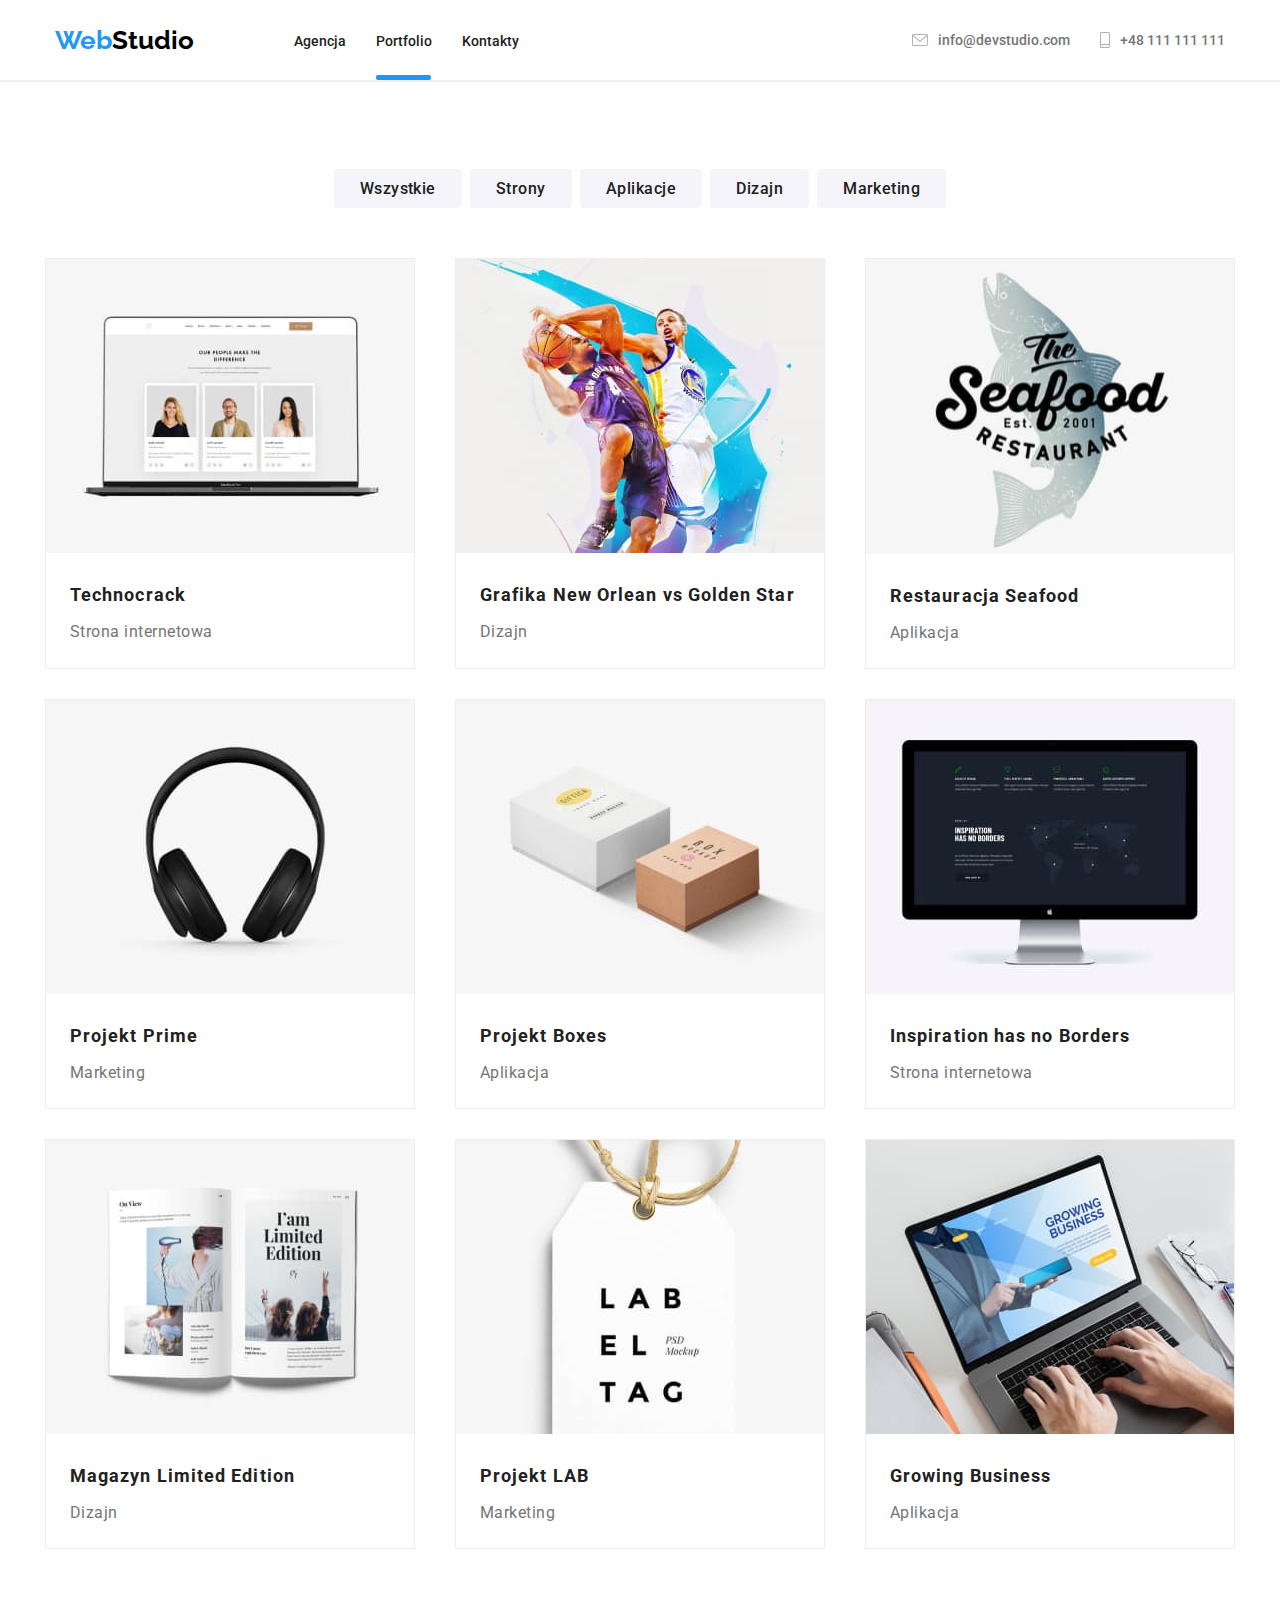
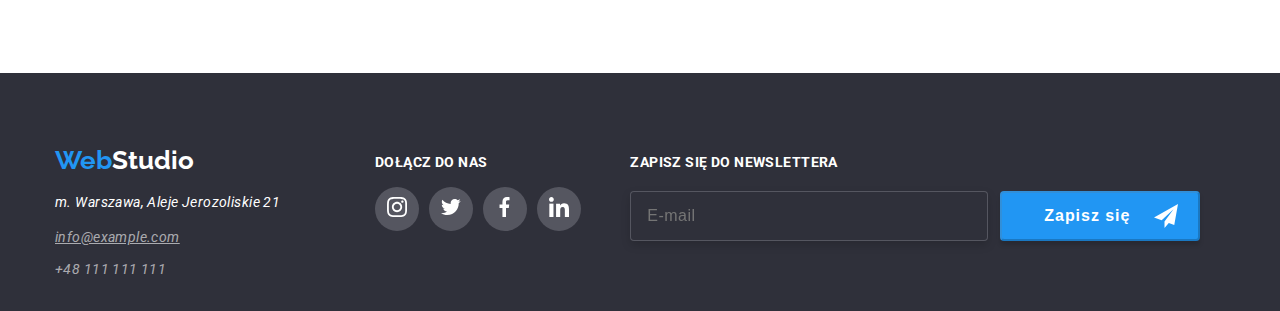
==== commit db614354: "Add files via upload" ====
--- a/portfolio.html
+++ b/portfolio.html
@@ -94,6 +94,7 @@
               serwery konkurencji
             </p>
           </div>
+          
             <img
               src="./images/photo8.jpg"
               width="370"
